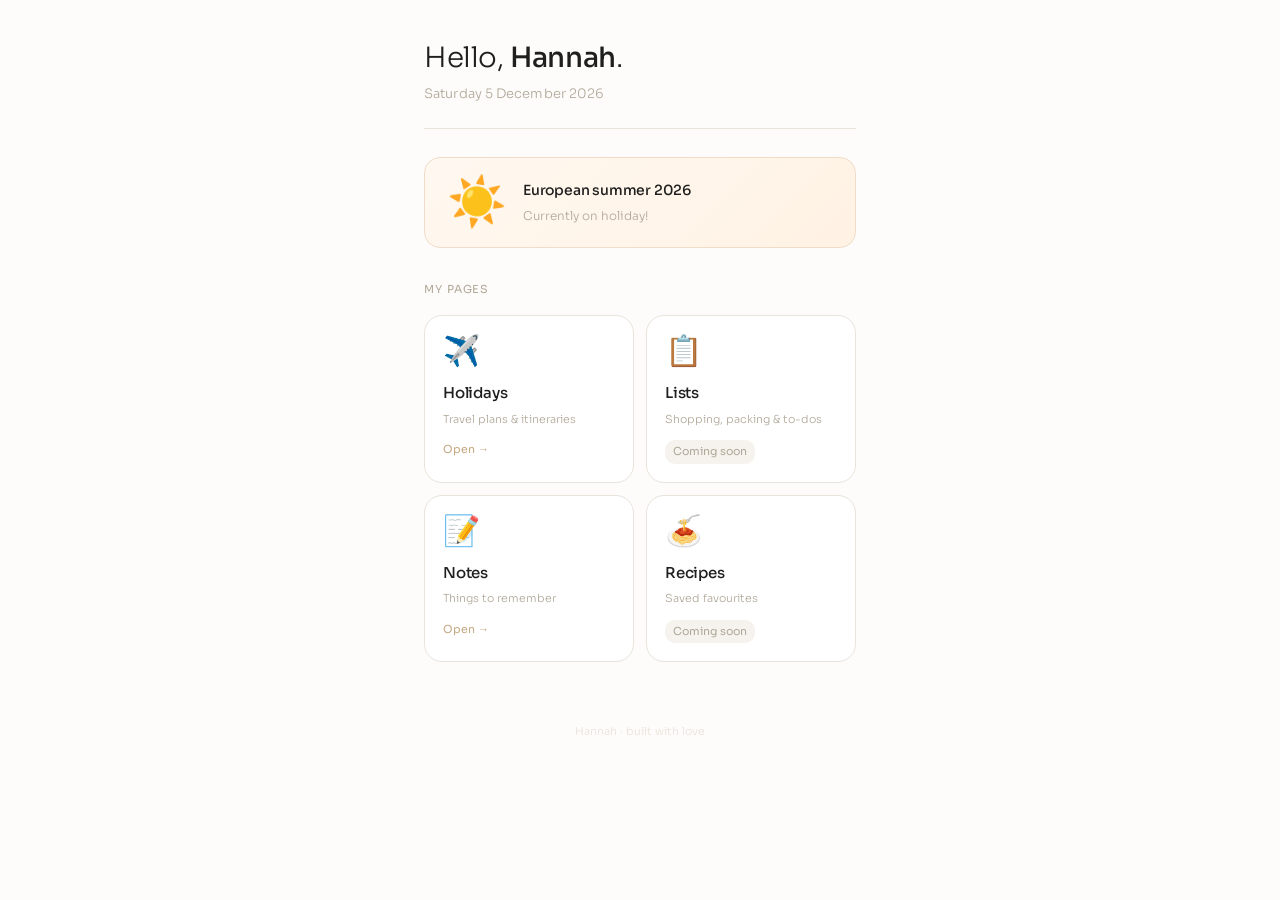
==== index.html @ 737104ac "Add files via upload" ====
<!DOCTYPE html>
<html lang="en">
<head>
  <meta charset="UTF-8">
  <meta name="viewport" content="width=device-width, initial-scale=1.0, viewport-fit=cover">
  <title>Hannah</title>
  <link rel="preconnect" href="https://fonts.googleapis.com">
  <link href="https://fonts.googleapis.com/css2?family=Sora:wght@300;400;500&family=DM+Sans:opsz,wght@9..40,300;9..40,400;9..40,500&display=swap" rel="stylesheet">
  <link rel="manifest" href="/manifest.json">
  <meta name="apple-mobile-web-app-capable" content="yes">
  <meta name="apple-mobile-web-app-status-bar-style" content="default">
  <meta name="apple-mobile-web-app-title" content="Hannah">
  <meta name="theme-color" content="#FDFCFA">
  <link rel="stylesheet" href="style.css">
  <style>
    /* Home page hides the nav bar — it IS the home */
    .site-nav { display: none; }
    body { padding-top: env(safe-area-inset-top, 24px); }

    .home-header {
      padding: 40px 24px 28px;
      max-width: 480px;
      margin: 0 auto;
      animation: fadeUp 0.7s ease both;
    }

    .greeting {
      font-family: var(--font-heading);
      font-weight: 300;
      font-size: 28px;
      color: var(--title);
      letter-spacing: -0.4px;
      line-height: 1.3;
    }
    .greeting-name { font-weight: 500; }

    .home-date {
      font-family: var(--font-heading);
      font-size: 13px;
      font-weight: 300;
      color: var(--subtitle);
      margin-top: 6px;
      letter-spacing: 0.1px;
    }

    .home-divider {
      height: 1px;
      background: var(--divider);
      margin: 22px 0 0;
    }

    /* ---- Section grid ---- */
    .sections-wrap {
      max-width: 480px;
      margin: 0 auto;
      padding: 28px 24px 60px;
    }

    .sections-label {
      font-family: var(--font-heading);
      font-size: 11px;
      font-weight: 400;
      color: var(--subtitle);
      text-transform: uppercase;
      letter-spacing: 0.9px;
      margin-bottom: 16px;
    }

    .sections-grid {
      display: grid;
      grid-template-columns: 1fr 1fr;
      gap: 12px;
    }

    .section-tile {
      background: #fff;
      border: 1px solid var(--divider);
      border-radius: 18px;
      padding: 20px 18px 18px;
      text-decoration: none;
      display: block;
      animation: fadeUp 0.6s ease both;
      transition: transform 0.15s ease, box-shadow 0.15s ease;
      -webkit-tap-highlight-color: transparent;
      cursor: pointer;
    }

    .section-tile:active {
      transform: scale(0.96);
      box-shadow: 0 2px 12px rgba(0,0,0,0.06);
    }

    .section-tile.coming-soon {
      opacity: 0.45;
      pointer-events: none;
    }

    .tile-icon {
      font-size: 30px;
      line-height: 1;
      margin-bottom: 14px;
      display: block;
    }

    .tile-title {
      font-family: var(--font-heading);
      font-size: 15px;
      font-weight: 500;
      color: var(--title);
      letter-spacing: -0.2px;
      margin-bottom: 4px;
    }

    .tile-desc {
      font-family: var(--font-heading);
      font-size: 11px;
      font-weight: 300;
      color: var(--subtitle);
      line-height: 1.55;
    }

    .tile-action {
      display: inline-block;
      margin-top: 12px;
      font-family: var(--font-heading);
      font-size: 11px;
      font-weight: 400;
    }

    .tile-action.open { color: var(--accent-warm); }

    .tile-action.soon {
      color: var(--subtitle);
      background: var(--callout-bg);
      padding: 2px 8px;
      border-radius: 10px;
    }

    /* ---- Countdown ---- */
    .countdown-wrap {
      max-width: 480px;
      margin: 0 auto;
      padding: 0 24px 4px;
      animation: fadeUp 0.6s ease 0.1s both;
    }

    .countdown-card {
      background: linear-gradient(135deg, #FFF8F0, #FFF2E4);
      border: 1px solid #F0DCC8;
      border-radius: 16px;
      padding: 20px 22px;
      display: flex;
      align-items: center;
      gap: 18px;
      text-decoration: none;
      -webkit-tap-highlight-color: transparent;
      transition: transform 0.15s ease;
    }
    .countdown-card:active { transform: scale(0.97); }

    .countdown-number {
      font-family: var(--font-heading);
      font-size: 48px;
      font-weight: 500;
      color: var(--accent-warm);
      letter-spacing: -2px;
      line-height: 1;
      flex-shrink: 0;
    }

    .countdown-info { flex: 1; }

    .countdown-title {
      font-family: var(--font-heading);
      font-size: 14px;
      font-weight: 500;
      color: var(--title);
      letter-spacing: -0.2px;
      margin-bottom: 3px;
    }

    .countdown-sub {
      font-family: var(--font-heading);
      font-size: 12px;
      font-weight: 300;
      color: var(--subtitle);
    }

    /* Home footer */
    .home-footer {
      max-width: 480px;
      margin: 0 auto;
      padding: 0 24px 40px;
      font-family: var(--font-heading);
      font-size: 11px;
      font-weight: 300;
      color: var(--divider);
      text-align: center;
    }
  </style>
</head>
<body>

<!-- Site nav hidden on home — kept in DOM for consistency -->
<nav class="site-nav"></nav>

<!-- Header -->
<div class="home-header">
  <div class="greeting">Hello, <span class="greeting-name">Hannah</span>.</div>
  <div class="home-date" id="home-date"></div>
  <div class="home-divider"></div>
</div>

<!-- Countdown -->
<div class="countdown-wrap">
  <a class="countdown-card" href="holidays.html">
    <div class="countdown-number" id="countdown-days">—</div>
    <div class="countdown-info">
      <div class="countdown-title">European summer 2026</div>
      <div class="countdown-sub" id="countdown-sub">departing 14 June</div>
    </div>
  </a>
</div>

<!-- Section tiles -->
<div class="sections-wrap">
  <div class="sections-label">My pages</div>
  <div class="sections-grid">

    <a class="section-tile" href="holidays.html" style="animation-delay:0.05s">
      <span class="tile-icon">✈️</span>
      <div class="tile-title">Holidays</div>
      <div class="tile-desc">Travel plans &amp; itineraries</div>
      <div class="tile-action open">Open →</div>
    </a>

    <div class="section-tile coming-soon" style="animation-delay:0.1s">
      <span class="tile-icon">📋</span>
      <div class="tile-title">Lists</div>
      <div class="tile-desc">Shopping, packing &amp; to-dos</div>
      <div class="tile-action soon">Coming soon</div>
    </div>

    <a class="section-tile" href="notes.html" style="animation-delay:0.15s">
      <span class="tile-icon">📝</span>
      <div class="tile-title">Notes</div>
      <div class="tile-desc">Things to remember</div>
      <div class="tile-action open">Open →</div>
    </a>

    <div class="section-tile coming-soon" style="animation-delay:0.2s">
      <span class="tile-icon">🍝</span>
      <div class="tile-title">Recipes</div>
      <div class="tile-desc">Saved favourites</div>
      <div class="tile-action soon">Coming soon</div>
    </div>

  </div>
</div>

<div class="home-footer">Hannah · built with love</div>

<script>
  const now = new Date();

  // Date
  document.getElementById('home-date').textContent = now.toLocaleDateString('en-GB', {
    weekday: 'long', day: 'numeric', month: 'long', year: 'numeric'
  });

  // Countdown
  const depart = new Date('2026-06-14');
  const days = Math.ceil((depart - now) / 86400000);
  const daysEl = document.getElementById('countdown-days');
  const subEl = document.getElementById('countdown-sub');
  if (days > 0) {
    daysEl.textContent = days;
    subEl.textContent = `day${days === 1 ? '' : 's'} to go · departing 14 June`;
  } else if (days === 0) {
    daysEl.textContent = '✈️';
    subEl.textContent = 'Today\'s the day — bon voyage!';
  } else {
    daysEl.textContent = '☀️';
    subEl.textContent = 'Currently on holiday!';
  }

  // Service worker
  if ('serviceWorker' in navigator) {
    navigator.serviceWorker.register('/sw.js').catch(() => {});
  }
</script>

</body>
</html>
---- style.css ----
/* =============================================
   Shared design tokens & layout — Hannah's site
   ============================================= */

:root {
  --bg: #FDFCFA;
  --title: #1F1F1F;
  --body: #6A6560;
  --subtitle: #B0A898;
  --divider: #E8E3DB;
  --callout-bg: #F6F3EE;
  --callout-text: #5A5550;
  --accent-warm: #C4A882;
  --badge-booked: #7BA38E;
  --badge-booked-bg: #EEF5F0;
  --badge-action: #C4884A;
  --badge-action-bg: #FBF3EB;
  --font-heading: 'Sora', 'Calibri Light', sans-serif;
  --font-body: 'DM Sans', 'Calibri', sans-serif;
  --nav-height: 48px;
}

* { margin: 0; padding: 0; box-sizing: border-box; }
html { scroll-behavior: smooth; }

body {
  font-family: var(--font-body);
  font-weight: 300;
  font-size: 15px;
  color: var(--body);
  background: var(--bg);
  line-height: 1.78;
  -webkit-font-smoothing: antialiased;
  /* Push content below fixed nav + iPhone notch */
  padding-top: calc(var(--nav-height) + env(safe-area-inset-top, 0px));
  padding-bottom: env(safe-area-inset-bottom, 0px);
}

/* ---- SITE NAV BAR (fixed, top of every page) ---- */
.site-nav {
  position: fixed;
  top: env(safe-area-inset-top, 0px);
  left: 0;
  right: 0;
  z-index: 300;
  height: var(--nav-height);
  background: rgba(253, 252, 250, 0.95);
  backdrop-filter: blur(14px);
  -webkit-backdrop-filter: blur(14px);
  border-bottom: 1px solid var(--divider);
  display: flex;
  align-items: center;
  padding: 0 20px;
  gap: 8px;
}

.site-nav-back {
  font-family: var(--font-heading);
  font-size: 14px;
  font-weight: 400;
  color: var(--accent-warm);
  text-decoration: none;
  display: flex;
  align-items: center;
  gap: 4px;
  padding: 8px 8px 8px 0;
  flex-shrink: 0;
}

.site-nav-back svg {
  width: 9px;
  height: 15px;
  stroke: var(--accent-warm);
  fill: none;
  stroke-width: 2;
  stroke-linecap: round;
  stroke-linejoin: round;
}

.site-nav-title {
  font-family: var(--font-heading);
  font-size: 14px;
  font-weight: 500;
  color: var(--title);
  flex: 1;
  text-align: center;
  padding-right: 60px; /* optical centre accounting for back link width */
}

/* ---- ANIMATIONS ---- */
@keyframes fadeUp {
  from { opacity: 0; transform: translateY(14px); }
  to   { opacity: 1; transform: translateY(0); }
}
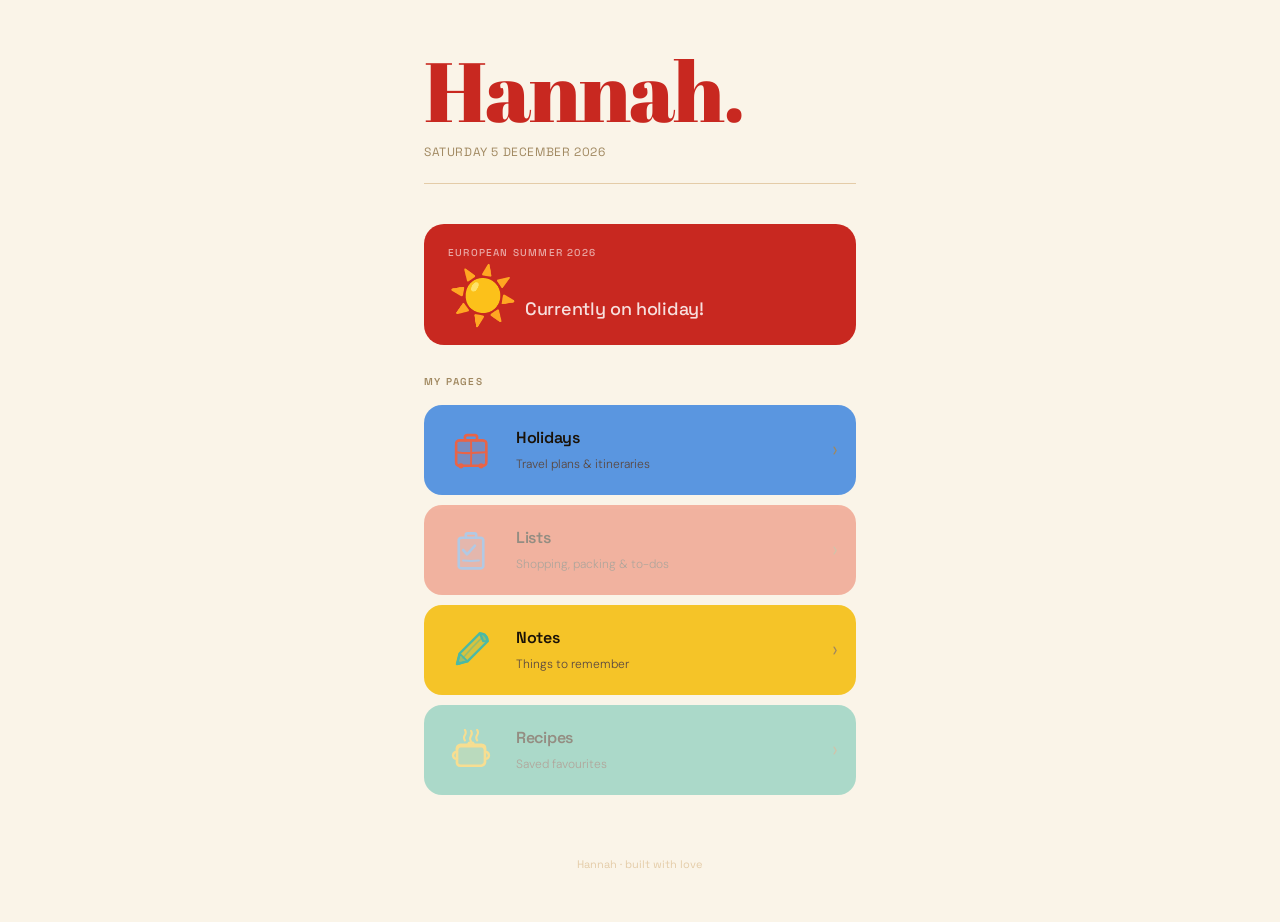
==== commit e9d1ffb8: "Add files via upload" ====
--- a/index.html
+++ b/index.html
@@ -5,195 +5,190 @@
   <meta name="viewport" content="width=device-width, initial-scale=1.0, viewport-fit=cover">
   <title>Hannah</title>
   <link rel="preconnect" href="https://fonts.googleapis.com">
-  <link href="https://fonts.googleapis.com/css2?family=Sora:wght@300;400;500&family=DM+Sans:opsz,wght@9..40,300;9..40,400;9..40,500&display=swap" rel="stylesheet">
+  <link href="https://fonts.googleapis.com/css2?family=Abril+Fatface&family=Space+Grotesk:wght@400;500;600;700&family=DM+Sans:opsz,wght@9..40,300;9..40,400&display=swap" rel="stylesheet">
   <link rel="manifest" href="/manifest.json">
   <meta name="apple-mobile-web-app-capable" content="yes">
   <meta name="apple-mobile-web-app-status-bar-style" content="default">
   <meta name="apple-mobile-web-app-title" content="Hannah">
-  <meta name="theme-color" content="#FDFCFA">
+  <meta name="theme-color" content="#FAF4E8">
   <link rel="stylesheet" href="style.css">
   <style>
-    /* Home page hides the nav bar — it IS the home */
     .site-nav { display: none; }
-    body { padding-top: env(safe-area-inset-top, 24px); }
-
+    body { padding-top: env(safe-area-inset-top, 0px); }
+
+    /* ---- Header ---- */
     .home-header {
-      padding: 40px 24px 28px;
+      padding: 52px 24px 20px;
       max-width: 480px;
       margin: 0 auto;
-      animation: fadeUp 0.7s ease both;
-    }
-
-    .greeting {
-      font-family: var(--font-heading);
-      font-weight: 300;
-      font-size: 28px;
-      color: var(--title);
-      letter-spacing: -0.4px;
-      line-height: 1.3;
-    }
-    .greeting-name { font-weight: 500; }
+      animation: fadeUp 0.6s ease both;
+    }
+
+    .greeting-name {
+      font-family: 'Abril Fatface', serif;
+      font-weight: 400;
+      font-size: 84px;
+      color: var(--accent-warm);
+      letter-spacing: -2px;
+      line-height: 0.9;
+      margin-bottom: 14px;
+    }
 
     .home-date {
       font-family: var(--font-heading);
-      font-size: 13px;
-      font-weight: 300;
+      font-size: 12px;
+      font-weight: 400;
       color: var(--subtitle);
-      margin-top: 6px;
-      letter-spacing: 0.1px;
+      letter-spacing: 0.6px;
+      text-transform: uppercase;
     }
 
     .home-divider {
       height: 1px;
       background: var(--divider);
-      margin: 22px 0 0;
-    }
-
-    /* ---- Section grid ---- */
+      margin: 20px 0 0;
+    }
+
+    /* ---- Countdown ---- */
+    .countdown-wrap {
+      max-width: 480px;
+      margin: 0 auto;
+      padding: 20px 24px 0;
+      animation: fadeUp 0.6s ease 0.08s both;
+    }
+
+    .countdown-card {
+      background: var(--accent-warm);
+      border-radius: 20px;
+      padding: 20px 24px;
+      text-decoration: none;
+      -webkit-tap-highlight-color: transparent;
+      transition: transform 0.15s ease;
+      display: block;
+    }
+    .countdown-card:active { transform: scale(0.97); }
+
+    .countdown-label {
+      font-family: var(--font-heading);
+      font-size: 10px;
+      font-weight: 500;
+      color: rgba(255,255,255,0.6);
+      text-transform: uppercase;
+      letter-spacing: 1.2px;
+      margin-bottom: 6px;
+    }
+
+    .countdown-main {
+      display: flex;
+      align-items: baseline;
+      gap: 10px;
+      flex-wrap: wrap;
+    }
+
+    .countdown-number {
+      font-family: 'Space Grotesk', sans-serif;
+      font-weight: 700;
+      font-size: 56px;
+      color: #fff;
+      letter-spacing: -3px;
+      line-height: 1;
+    }
+
+    .countdown-unit {
+      font-family: 'Space Grotesk', sans-serif;
+      font-weight: 500;
+      font-size: 18px;
+      color: rgba(255,255,255,0.85);
+      letter-spacing: -0.3px;
+    }
+
+    /* ---- Pages section ---- */
     .sections-wrap {
       max-width: 480px;
       margin: 0 auto;
       padding: 28px 24px 60px;
+      animation: fadeUp 0.6s ease 0.14s both;
     }
 
     .sections-label {
       font-family: var(--font-heading);
-      font-size: 11px;
-      font-weight: 400;
+      font-size: 10px;
+      font-weight: 600;
       color: var(--subtitle);
       text-transform: uppercase;
-      letter-spacing: 0.9px;
-      margin-bottom: 16px;
-    }
-
-    .sections-grid {
-      display: grid;
-      grid-template-columns: 1fr 1fr;
-      gap: 12px;
-    }
-
+      letter-spacing: 1.4px;
+      margin-bottom: 14px;
+    }
+
+    .sections-list {
+      display: flex;
+      flex-direction: column;
+      gap: 10px;
+    }
+
+    /* ---- Tile (horizontal) ---- */
     .section-tile {
-      background: #fff;
-      border: 1px solid var(--divider);
       border-radius: 18px;
-      padding: 20px 18px 18px;
+      padding: 16px 18px;
       text-decoration: none;
-      display: block;
-      animation: fadeUp 0.6s ease both;
-      transition: transform 0.15s ease, box-shadow 0.15s ease;
+      display: flex;
+      align-items: center;
+      gap: 16px;
+      transition: transform 0.12s ease;
       -webkit-tap-highlight-color: transparent;
-      cursor: pointer;
-    }
-
-    .section-tile:active {
-      transform: scale(0.96);
-      box-shadow: 0 2px 12px rgba(0,0,0,0.06);
-    }
-
+    }
+    .section-tile:active { transform: scale(0.97); }
     .section-tile.coming-soon {
       opacity: 0.45;
       pointer-events: none;
     }
 
-    .tile-icon {
-      font-size: 30px;
-      line-height: 1;
-      margin-bottom: 14px;
-      display: block;
-    }
+    .tile-icon-wrap {
+      width: 58px;
+      height: 58px;
+      display: flex;
+      align-items: center;
+      justify-content: center;
+      flex-shrink: 0;
+    }
+
+    .tile-content { flex: 1; min-width: 0; }
 
     .tile-title {
       font-family: var(--font-heading);
-      font-size: 15px;
-      font-weight: 500;
+      font-size: 16px;
+      font-weight: 600;
       color: var(--title);
-      letter-spacing: -0.2px;
-      margin-bottom: 4px;
+      letter-spacing: -0.3px;
+      margin-bottom: 2px;
     }
 
     .tile-desc {
-      font-family: var(--font-heading);
-      font-size: 11px;
+      font-family: var(--font-body);
+      font-size: 12px;
+      font-weight: 300;
+      color: var(--body);
+      white-space: nowrap;
+      overflow: hidden;
+      text-overflow: ellipsis;
+    }
+
+    .tile-chevron {
+      font-size: 22px;
       font-weight: 300;
       color: var(--subtitle);
-      line-height: 1.55;
-    }
-
-    .tile-action {
-      display: inline-block;
-      margin-top: 12px;
-      font-family: var(--font-heading);
-      font-size: 11px;
-      font-weight: 400;
-    }
-
-    .tile-action.open { color: var(--accent-warm); }
-
-    .tile-action.soon {
-      color: var(--subtitle);
-      background: var(--callout-bg);
-      padding: 2px 8px;
-      border-radius: 10px;
-    }
-
-    /* ---- Countdown ---- */
-    .countdown-wrap {
-      max-width: 480px;
-      margin: 0 auto;
-      padding: 0 24px 4px;
-      animation: fadeUp 0.6s ease 0.1s both;
-    }
-
-    .countdown-card {
-      background: linear-gradient(135deg, #FFF8F0, #FFF2E4);
-      border: 1px solid #F0DCC8;
-      border-radius: 16px;
-      padding: 20px 22px;
-      display: flex;
-      align-items: center;
-      gap: 18px;
-      text-decoration: none;
-      -webkit-tap-highlight-color: transparent;
-      transition: transform 0.15s ease;
-    }
-    .countdown-card:active { transform: scale(0.97); }
-
-    .countdown-number {
-      font-family: var(--font-heading);
-      font-size: 48px;
-      font-weight: 500;
-      color: var(--accent-warm);
-      letter-spacing: -2px;
+      flex-shrink: 0;
       line-height: 1;
-      flex-shrink: 0;
-    }
-
-    .countdown-info { flex: 1; }
-
-    .countdown-title {
-      font-family: var(--font-heading);
-      font-size: 14px;
-      font-weight: 500;
-      color: var(--title);
-      letter-spacing: -0.2px;
-      margin-bottom: 3px;
-    }
-
-    .countdown-sub {
-      font-family: var(--font-heading);
-      font-size: 12px;
-      font-weight: 300;
-      color: var(--subtitle);
-    }
-
-    /* Home footer */
+    }
+
+    /* ---- Footer ---- */
     .home-footer {
       max-width: 480px;
       margin: 0 auto;
-      padding: 0 24px 40px;
+      padding: 0 24px 48px;
       font-family: var(--font-heading);
       font-size: 11px;
-      font-weight: 300;
+      font-weight: 400;
       color: var(--divider);
       text-align: center;
     }
@@ -201,12 +196,11 @@
 </head>
 <body>
 
-<!-- Site nav hidden on home — kept in DOM for consistency -->
 <nav class="site-nav"></nav>
 
 <!-- Header -->
 <div class="home-header">
-  <div class="greeting">Hello, <span class="greeting-name">Hannah</span>.</div>
+  <div class="greeting-name">Hannah.</div>
   <div class="home-date" id="home-date"></div>
   <div class="home-divider"></div>
 </div>
@@ -214,45 +208,103 @@
 <!-- Countdown -->
 <div class="countdown-wrap">
   <a class="countdown-card" href="holidays.html">
-    <div class="countdown-number" id="countdown-days">—</div>
-    <div class="countdown-info">
-      <div class="countdown-title">European summer 2026</div>
-      <div class="countdown-sub" id="countdown-sub">departing 14 June</div>
+    <div class="countdown-label">European summer 2026</div>
+    <div class="countdown-main">
+      <span class="countdown-number" id="countdown-number">—</span>
+      <span class="countdown-unit" id="countdown-unit"></span>
     </div>
   </a>
 </div>
 
-<!-- Section tiles -->
+<!-- Pages -->
 <div class="sections-wrap">
   <div class="sections-label">My pages</div>
-  <div class="sections-grid">
-
-    <a class="section-tile" href="holidays.html" style="animation-delay:0.05s">
-      <span class="tile-icon">✈️</span>
-      <div class="tile-title">Holidays</div>
-      <div class="tile-desc">Travel plans &amp; itineraries</div>
-      <div class="tile-action open">Open →</div>
+  <div class="sections-list">
+
+    <a class="section-tile" href="holidays.html" style="background:#5A96E0;">
+      <div class="tile-icon-wrap">
+        <!-- suitcase sketchy -->
+        <svg width="42" height="42" viewBox="0 0 48 48" fill="none" xmlns="http://www.w3.org/2000/svg">
+          <path d="M7 18 Q6.5 13 11 13 L37 13 Q42 13 41.5 18 L41.5 37 Q42 42 37 42 L11 42 Q6.5 42 7 37 Z" fill="#E86448" fill-opacity="0.2" stroke="#E86448" stroke-width="3" stroke-linejoin="round"/>
+          <path d="M17.5 13 L17 9.5 Q17 7 20 7 L28 7 Q31 7 31 9.5 L30.5 13" stroke="#E86448" stroke-width="3" fill="none" stroke-linecap="round" stroke-linejoin="round"/>
+          <path d="M7 26.5 Q18 28 24 27.5 Q33 27 41.5 26.5" stroke="#E86448" stroke-width="2.4" stroke-linecap="round"/>
+          <path d="M24 13 Q24.5 27.5 24 42" stroke="#E86448" stroke-width="2.2" stroke-linecap="round"/>
+          <circle cx="12.5" cy="42" r="3" fill="#E86448"/>
+          <circle cx="35.5" cy="42" r="3" fill="#E86448"/>
+        </svg>
+      </div>
+      <div class="tile-content">
+        <div class="tile-title">Holidays</div>
+        <div class="tile-desc">Travel plans &amp; itineraries</div>
+      </div>
+      <div class="tile-chevron">›</div>
     </a>
 
-    <div class="section-tile coming-soon" style="animation-delay:0.1s">
-      <span class="tile-icon">📋</span>
-      <div class="tile-title">Lists</div>
-      <div class="tile-desc">Shopping, packing &amp; to-dos</div>
-      <div class="tile-action soon">Coming soon</div>
+    <div class="section-tile coming-soon" style="background:#E86448;">
+      <div class="tile-icon-wrap">
+        <!-- clipboard sketchy -->
+        <svg width="42" height="42" viewBox="0 0 48 48" fill="none" xmlns="http://www.w3.org/2000/svg">
+          <path d="M10 14 Q9.5 10 13.5 10 L34.5 10 Q38.5 10 38 14 L38 41 Q38.5 45 34.5 45 L13.5 45 Q9.5 45 10 41 Z" fill="#5A96E0" fill-opacity="0.2" stroke="#5A96E0" stroke-width="3" stroke-linejoin="round"/>
+          <path d="M18.5 10 L18 7 Q18 5 20 5 L28 5 Q30 5 30 7 L29.5 10" stroke="#5A96E0" stroke-width="3" fill="none" stroke-linecap="round" stroke-linejoin="round"/>
+          <polyline points="15,24 19.5,29 28.5,19" stroke="#5A96E0" stroke-width="3" stroke-linecap="round" stroke-linejoin="round" fill="none"/>
+          <path d="M15 36 Q24 37 33 36" stroke="#5A96E0" stroke-width="2.4" stroke-linecap="round"/>
+        </svg>
+      </div>
+      <div class="tile-content">
+        <div class="tile-title">Lists</div>
+        <div class="tile-desc">Shopping, packing &amp; to-dos</div>
+      </div>
+      <div class="tile-chevron">›</div>
     </div>
 
-    <a class="section-tile" href="notes.html" style="animation-delay:0.15s">
-      <span class="tile-icon">📝</span>
-      <div class="tile-title">Notes</div>
-      <div class="tile-desc">Things to remember</div>
-      <div class="tile-action open">Open →</div>
+    <a class="section-tile" href="notes.html" style="background:#F5C428;">
+      <div class="tile-icon-wrap">
+        <!-- pencil sketchy -->
+        <svg width="42" height="42" viewBox="0 0 48 48" fill="none" xmlns="http://www.w3.org/2000/svg">
+          <!-- eraser -->
+          <path d="M34 5 Q38 5 39.5 6.5 L41.5 8.5 Q43 10 43 14 L38 14 L34 5 Z" fill="#4CBAA4" fill-opacity="0.5" stroke="#4CBAA4" stroke-width="2.5" stroke-linejoin="round"/>
+          <!-- barrel -->
+          <path d="M34 5 L11 28 L8 40 L20 37 L43 14 Q43 10 39.5 6.5 Z" fill="#4CBAA4" fill-opacity="0.18" stroke="#4CBAA4" stroke-width="2.8" stroke-linejoin="round"/>
+          <!-- tip -->
+          <path d="M11 28 L8 40 L20 37 L15.5 32.5 Z" fill="#4CBAA4" fill-opacity="0.4" stroke="#4CBAA4" stroke-width="2" stroke-linejoin="round"/>
+          <!-- centre seam line -->
+          <path d="M37 9.5 Q24 22 15 33" stroke="#4CBAA4" stroke-width="1.8" stroke-linecap="round" opacity="0.45"/>
+          <!-- tip dot -->
+          <circle cx="10.5" cy="39" r="1.8" fill="#4CBAA4"/>
+        </svg>
+      </div>
+      <div class="tile-content">
+        <div class="tile-title">Notes</div>
+        <div class="tile-desc">Things to remember</div>
+      </div>
+      <div class="tile-chevron">›</div>
     </a>
 
-    <div class="section-tile coming-soon" style="animation-delay:0.2s">
-      <span class="tile-icon">🍝</span>
-      <div class="tile-title">Recipes</div>
-      <div class="tile-desc">Saved favourites</div>
-      <div class="tile-action soon">Coming soon</div>
+    <div class="section-tile coming-soon" style="background:#4CBAA4;">
+      <div class="tile-icon-wrap">
+        <!-- pot sketchy -->
+        <svg width="42" height="42" viewBox="0 0 48 48" fill="none" xmlns="http://www.w3.org/2000/svg">
+          <!-- steam lines -->
+          <path d="M17 13 Q15 10 17 7 Q19 4 17 1" stroke="#F5C428" stroke-width="2.4" stroke-linecap="round" fill="none"/>
+          <path d="M24 14 Q22 11 24 8 Q26 5 24 2" stroke="#F5C428" stroke-width="2.4" stroke-linecap="round" fill="none"/>
+          <path d="M31 13 Q29 10 31 7 Q33 4 31 1" stroke="#F5C428" stroke-width="2.4" stroke-linecap="round" fill="none"/>
+          <!-- pot body -->
+          <path d="M8 23 Q7.5 19 12 18 L36 18 Q40.5 18 40 23 L40 36 Q40.5 41 36 42 L12 42 Q7.5 42 8 37 Z" fill="#F5C428" fill-opacity="0.2" stroke="#F5C428" stroke-width="3" stroke-linejoin="round"/>
+          <!-- lid -->
+          <path d="M8 23 Q9 20 12 19.5 L36 19.5 Q39 20 40 23" stroke="#F5C428" stroke-width="3" stroke-linecap="round" fill="none"/>
+          <!-- lid knob -->
+          <path d="M21 18 Q21 15.5 24 15.5 Q27 15.5 27 18" stroke="#F5C428" stroke-width="2.8" stroke-linecap="round" fill="none"/>
+          <!-- left handle -->
+          <path d="M8 26 Q4 26 3.5 30 Q3.5 34 8 34" stroke="#F5C428" stroke-width="2.8" stroke-linecap="round" fill="none"/>
+          <!-- right handle -->
+          <path d="M40 26 Q44 26 44.5 30 Q44.5 34 40 34" stroke="#F5C428" stroke-width="2.8" stroke-linecap="round" fill="none"/>
+        </svg>
+      </div>
+      <div class="tile-content">
+        <div class="tile-title">Recipes</div>
+        <div class="tile-desc">Saved favourites</div>
+      </div>
+      <div class="tile-chevron">›</div>
     </div>
 
   </div>
@@ -263,28 +315,36 @@
 <script>
   const now = new Date();
 
-  // Date
   document.getElementById('home-date').textContent = now.toLocaleDateString('en-GB', {
     weekday: 'long', day: 'numeric', month: 'long', year: 'numeric'
-  });
-
-  // Countdown
+  }).toUpperCase();
+
   const depart = new Date('2026-06-14');
   const days = Math.ceil((depart - now) / 86400000);
-  const daysEl = document.getElementById('countdown-days');
-  const subEl = document.getElementById('countdown-sub');
+  const numEl = document.getElementById('countdown-number');
+  const unitEl = document.getElementById('countdown-unit');
+
   if (days > 0) {
-    daysEl.textContent = days;
-    subEl.textContent = `day${days === 1 ? '' : 's'} to go · departing 14 June`;
+    const weeks = Math.floor(days / 7);
+    const remainder = days % 7;
+    if (weeks > 0 && remainder > 0) {
+      numEl.textContent = weeks;
+      unitEl.textContent = `week${weeks !== 1 ? 's' : ''} and ${remainder} day${remainder !== 1 ? 's' : ''} to go`;
+    } else if (weeks > 0) {
+      numEl.textContent = weeks;
+      unitEl.textContent = `week${weeks !== 1 ? 's' : ''} to go`;
+    } else {
+      numEl.textContent = days;
+      unitEl.textContent = `day${days !== 1 ? 's' : ''} to go`;
+    }
   } else if (days === 0) {
-    daysEl.textContent = '✈️';
-    subEl.textContent = 'Today\'s the day — bon voyage!';
+    numEl.textContent = '✈️';
+    unitEl.textContent = 'Today\'s the day!';
   } else {
-    daysEl.textContent = '☀️';
-    subEl.textContent = 'Currently on holiday!';
+    numEl.textContent = '☀️';
+    unitEl.textContent = 'Currently on holiday!';
   }
 
-  // Service worker
   if ('serviceWorker' in navigator) {
     navigator.serviceWorker.register('/sw.js').catch(() => {});
   }
--- a/style.css
+++ b/style.css
@@ -3,20 +3,21 @@
    ============================================= */
 
 :root {
-  --bg: #FDFCFA;
-  --title: #1F1F1F;
-  --body: #6A6560;
-  --subtitle: #B0A898;
-  --divider: #E8E3DB;
-  --callout-bg: #F6F3EE;
-  --callout-text: #5A5550;
-  --accent-warm: #C4A882;
-  --badge-booked: #7BA38E;
-  --badge-booked-bg: #EEF5F0;
-  --badge-action: #C4884A;
-  --badge-action-bg: #FBF3EB;
-  --font-heading: 'Sora', 'Calibri Light', sans-serif;
+  --bg: #FAF4E8;
+  --title: #1A1208;
+  --body: #5A4840;
+  --subtitle: #A08860;
+  --divider: #E4CCA8;
+  --callout-bg: #F2E8D4;
+  --callout-text: #5A4438;
+  --accent-warm: #C82820;
+  --badge-booked: #3A7A50;
+  --badge-booked-bg: #D8F0E4;
+  --badge-action: #B07010;
+  --badge-action-bg: #FBF0D8;
+  --font-heading: 'Space Grotesk', 'Calibri', sans-serif;
   --font-body: 'DM Sans', 'Calibri', sans-serif;
+  --font-display: 'Space Grotesk', sans-serif;
   --nav-height: 48px;
 }
 
@@ -31,7 +32,6 @@
   background: var(--bg);
   line-height: 1.78;
   -webkit-font-smoothing: antialiased;
-  /* Push content below fixed nav + iPhone notch */
   padding-top: calc(var(--nav-height) + env(safe-area-inset-top, 0px));
   padding-bottom: env(safe-area-inset-bottom, 0px);
 }
@@ -44,7 +44,7 @@
   right: 0;
   z-index: 300;
   height: var(--nav-height);
-  background: rgba(253, 252, 250, 0.95);
+  background: rgba(250, 244, 232, 0.95);
   backdrop-filter: blur(14px);
   -webkit-backdrop-filter: blur(14px);
   border-bottom: 1px solid var(--divider);
@@ -84,7 +84,7 @@
   color: var(--title);
   flex: 1;
   text-align: center;
-  padding-right: 60px; /* optical centre accounting for back link width */
+  padding-right: 60px;
 }
 
 /* ---- ANIMATIONS ---- */
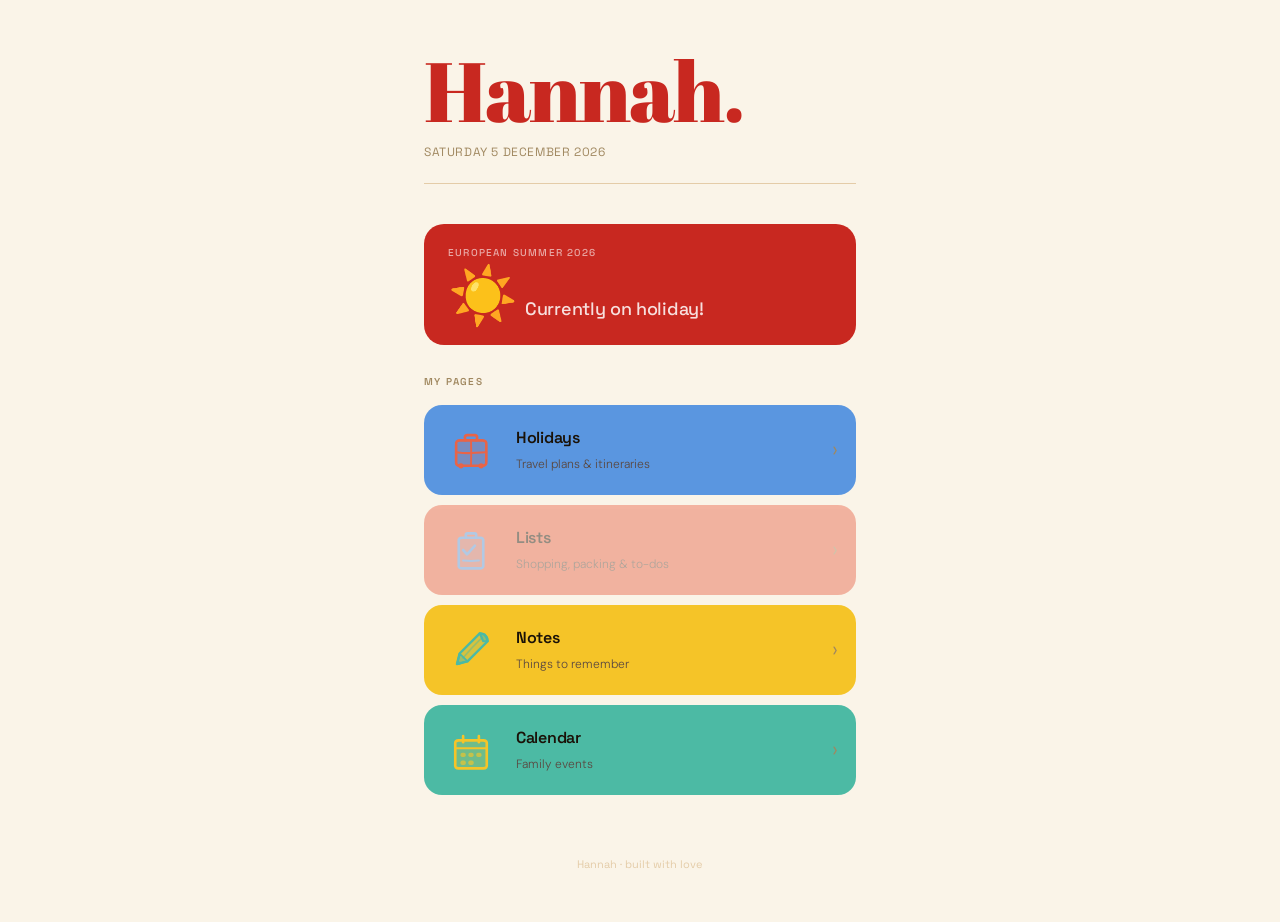
==== commit 92d99609: "Add files via upload" ====
--- a/index.html
+++ b/index.html
@@ -181,6 +181,76 @@
       line-height: 1;
     }
 
+    /* ---- Coming Up ---- */
+    .coming-up-wrap {
+      max-width: 480px;
+      margin: 0 auto;
+      padding: 20px 24px 0;
+      animation: fadeUp 0.6s ease 0.12s both;
+    }
+
+    .coming-up-label {
+      font-family: var(--font-heading);
+      font-size: 10px;
+      font-weight: 600;
+      color: var(--subtitle);
+      text-transform: uppercase;
+      letter-spacing: 1.4px;
+      margin-bottom: 10px;
+    }
+
+    .coming-up-card {
+      background: var(--callout-bg);
+      border-radius: 20px;
+      overflow: hidden;
+    }
+
+    .coming-up-row {
+      display: flex;
+      align-items: center;
+      padding: 11px 18px;
+      gap: 10px;
+    }
+    .coming-up-row + .coming-up-row {
+      border-top: 1px solid var(--divider);
+    }
+
+    .coming-up-dot {
+      width: 6px;
+      height: 6px;
+      border-radius: 50%;
+      background: #4CBAA4;
+      flex-shrink: 0;
+    }
+
+    .coming-up-name {
+      font-family: var(--font-heading);
+      font-size: 14px;
+      font-weight: 500;
+      color: var(--title);
+      flex: 1;
+      min-width: 0;
+      white-space: nowrap;
+      overflow: hidden;
+      text-overflow: ellipsis;
+    }
+
+    .coming-up-when {
+      font-family: var(--font-heading);
+      font-size: 12px;
+      font-weight: 400;
+      color: var(--subtitle);
+      flex-shrink: 0;
+    }
+
+    .coming-up-loading {
+      padding: 14px 18px;
+      font-family: var(--font-heading);
+      font-size: 13px;
+      font-weight: 300;
+      color: var(--subtitle);
+    }
+
     /* ---- Footer ---- */
     .home-footer {
       max-width: 480px;
@@ -214,6 +284,14 @@
       <span class="countdown-unit" id="countdown-unit"></span>
     </div>
   </a>
+</div>
+
+<!-- Coming Up -->
+<div class="coming-up-wrap" id="coming-up-wrap" style="display:none">
+  <div class="coming-up-label">Coming up</div>
+  <div class="coming-up-card" id="coming-up-card">
+    <div class="coming-up-loading">Loading…</div>
+  </div>
 </div>
 
 <!-- Pages -->
@@ -280,32 +358,27 @@
       <div class="tile-chevron">›</div>
     </a>
 
-    <div class="section-tile coming-soon" style="background:#4CBAA4;">
+    <a class="section-tile" href="calendar.html" style="background:#4CBAA4;">
       <div class="tile-icon-wrap">
-        <!-- pot sketchy -->
+        <!-- calendar sketchy -->
         <svg width="42" height="42" viewBox="0 0 48 48" fill="none" xmlns="http://www.w3.org/2000/svg">
-          <!-- steam lines -->
-          <path d="M17 13 Q15 10 17 7 Q19 4 17 1" stroke="#F5C428" stroke-width="2.4" stroke-linecap="round" fill="none"/>
-          <path d="M24 14 Q22 11 24 8 Q26 5 24 2" stroke="#F5C428" stroke-width="2.4" stroke-linecap="round" fill="none"/>
-          <path d="M31 13 Q29 10 31 7 Q33 4 31 1" stroke="#F5C428" stroke-width="2.4" stroke-linecap="round" fill="none"/>
-          <!-- pot body -->
-          <path d="M8 23 Q7.5 19 12 18 L36 18 Q40.5 18 40 23 L40 36 Q40.5 41 36 42 L12 42 Q7.5 42 8 37 Z" fill="#F5C428" fill-opacity="0.2" stroke="#F5C428" stroke-width="3" stroke-linejoin="round"/>
-          <!-- lid -->
-          <path d="M8 23 Q9 20 12 19.5 L36 19.5 Q39 20 40 23" stroke="#F5C428" stroke-width="3" stroke-linecap="round" fill="none"/>
-          <!-- lid knob -->
-          <path d="M21 18 Q21 15.5 24 15.5 Q27 15.5 27 18" stroke="#F5C428" stroke-width="2.8" stroke-linecap="round" fill="none"/>
-          <!-- left handle -->
-          <path d="M8 26 Q4 26 3.5 30 Q3.5 34 8 34" stroke="#F5C428" stroke-width="2.8" stroke-linecap="round" fill="none"/>
-          <!-- right handle -->
-          <path d="M40 26 Q44 26 44.5 30 Q44.5 34 40 34" stroke="#F5C428" stroke-width="2.8" stroke-linecap="round" fill="none"/>
+          <path d="M6 17 Q5.5 13 10 13 L38 13 Q42.5 13 42 17 L42 41 Q42.5 45 38 45 L10 45 Q5.5 45 6 41 Z" fill="#F5C428" fill-opacity="0.2" stroke="#F5C428" stroke-width="3" stroke-linejoin="round"/>
+          <path d="M6 22 L42 22" stroke="#F5C428" stroke-width="2.2" stroke-linecap="round"/>
+          <path d="M15 8 L15 15" stroke="#F5C428" stroke-width="3" stroke-linecap="round"/>
+          <path d="M33 8 L33 15" stroke="#F5C428" stroke-width="3" stroke-linecap="round"/>
+          <rect x="12" y="27" width="6" height="5" rx="2" fill="#F5C428" opacity="0.65"/>
+          <rect x="21" y="27" width="6" height="5" rx="2" fill="#F5C428" opacity="0.65"/>
+          <rect x="30" y="27" width="6" height="5" rx="2" fill="#F5C428" opacity="0.65"/>
+          <rect x="12" y="36" width="6" height="5" rx="2" fill="#F5C428" opacity="0.65"/>
+          <rect x="21" y="36" width="6" height="5" rx="2" fill="#F5C428" opacity="0.65"/>
         </svg>
       </div>
       <div class="tile-content">
-        <div class="tile-title">Recipes</div>
-        <div class="tile-desc">Saved favourites</div>
+        <div class="tile-title">Calendar</div>
+        <div class="tile-desc">Family events</div>
       </div>
       <div class="tile-chevron">›</div>
-    </div>
+    </a>
 
   </div>
 </div>
@@ -345,6 +418,48 @@
     unitEl.textContent = 'Currently on holiday!';
   }
 
+  // Coming Up widget
+  function escHtml(s) {
+    return String(s).replace(/&/g,'&amp;').replace(/</g,'&lt;').replace(/>/g,'&gt;');
+  }
+
+  function relativeTime(dateStr, isAllDay) {
+    const today = new Date();
+    today.setHours(0, 0, 0, 0);
+    let evDate;
+    if (isAllDay) {
+      const [y, m, d] = dateStr.split('-').map(Number);
+      evDate = new Date(y, m - 1, d);
+    } else {
+      const d = new Date(dateStr);
+      evDate = new Date(d.getFullYear(), d.getMonth(), d.getDate());
+    }
+    const diff = Math.round((evDate - today) / 86400000);
+    if (diff === 0) return 'today';
+    if (diff === 1) return 'tomorrow';
+    if (diff < 7) return `in ${diff} days`;
+    if (diff < 14) return 'next week';
+    return `in ${Math.round(diff / 7)} weeks`;
+  }
+
+  fetch('/api/calendar?max=5')
+    .then(r => r.json())
+    .then(data => {
+      if (data.error || !data.items?.length) return;
+      const card = document.getElementById('coming-up-card');
+      card.innerHTML = data.items.map(ev => {
+        const isAllDay = !!ev.start.date;
+        const dateStr = isAllDay ? ev.start.date : ev.start.dateTime;
+        return `<div class="coming-up-row">
+          <div class="coming-up-dot"></div>
+          <span class="coming-up-name">${escHtml(ev.summary || '(No title)')}</span>
+          <span class="coming-up-when">${relativeTime(dateStr, isAllDay)}</span>
+        </div>`;
+      }).join('');
+      document.getElementById('coming-up-wrap').style.display = 'block';
+    })
+    .catch(() => {});
+
   if ('serviceWorker' in navigator) {
     navigator.serviceWorker.register('/sw.js').catch(() => {});
   }
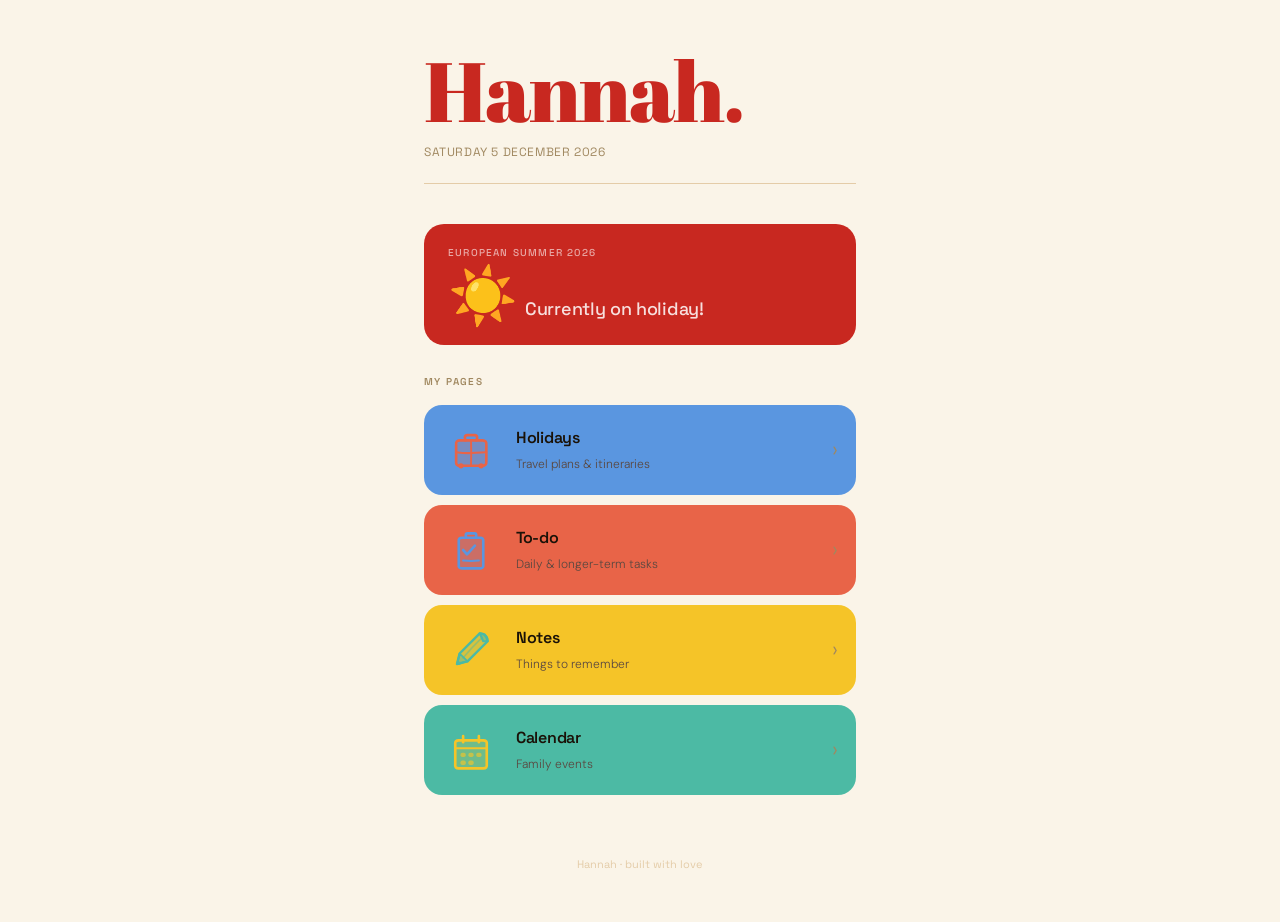
==== commit acdd60c9: "Add files via upload" ====
--- a/index.html
+++ b/index.html
@@ -318,7 +318,7 @@
       <div class="tile-chevron">›</div>
     </a>
 
-    <div class="section-tile coming-soon" style="background:#E86448;">
+    <a class="section-tile" href="todo.html" style="background:#E86448;">
       <div class="tile-icon-wrap">
         <!-- clipboard sketchy -->
         <svg width="42" height="42" viewBox="0 0 48 48" fill="none" xmlns="http://www.w3.org/2000/svg">
@@ -329,11 +329,11 @@
         </svg>
       </div>
       <div class="tile-content">
-        <div class="tile-title">Lists</div>
-        <div class="tile-desc">Shopping, packing &amp; to-dos</div>
+        <div class="tile-title">To-do</div>
+        <div class="tile-desc">Daily &amp; longer-term tasks</div>
       </div>
       <div class="tile-chevron">›</div>
-    </div>
+    </a>
 
     <a class="section-tile" href="notes.html" style="background:#F5C428;">
       <div class="tile-icon-wrap">
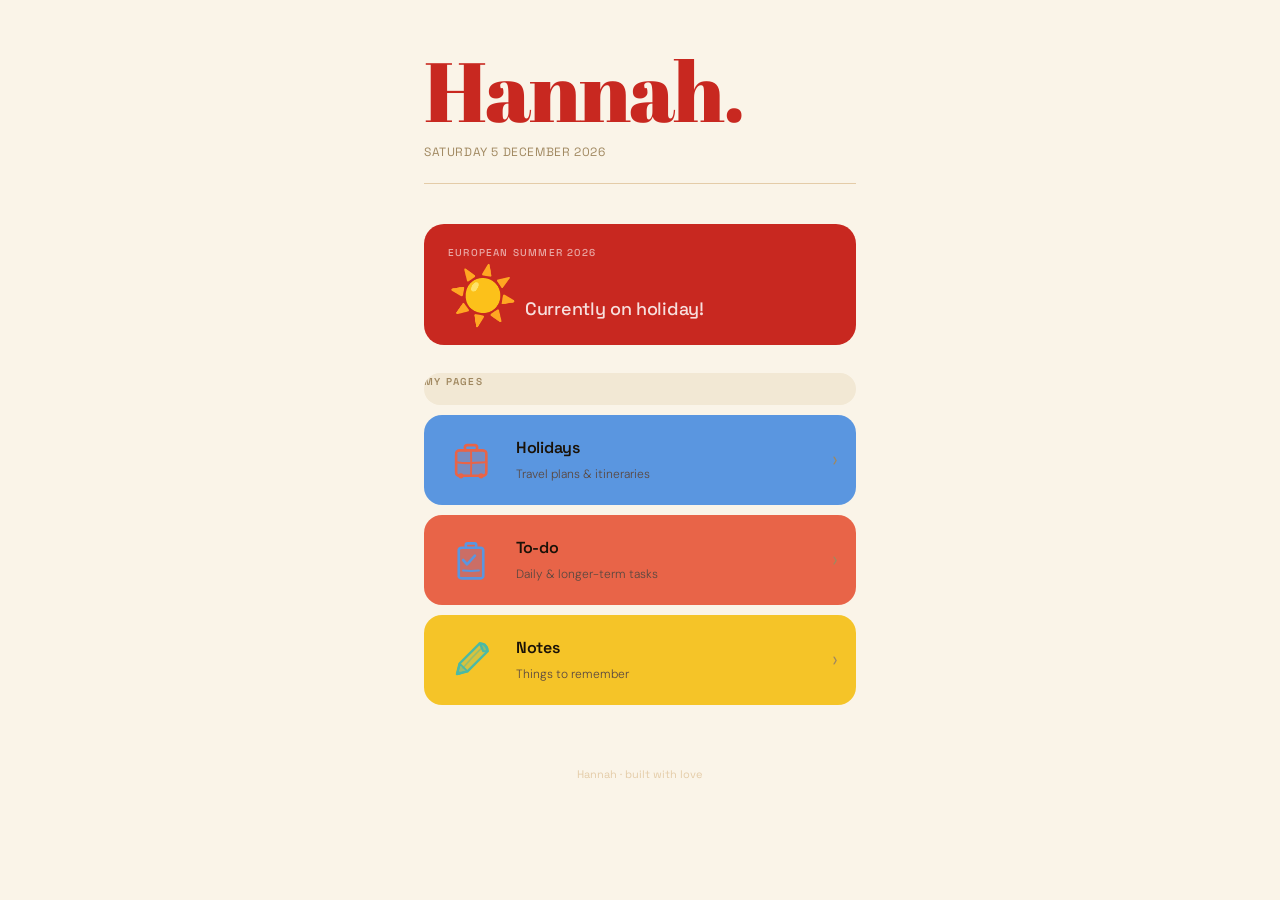
==== commit 7787042e: "Add files via upload" ====
--- a/index.html
+++ b/index.html
@@ -289,7 +289,7 @@
 <!-- Coming Up -->
 <div class="coming-up-wrap" id="coming-up-wrap" style="display:none">
   <div class="coming-up-label">Coming up</div>
-  <div class="coming-up-card" id="coming-up-card">
+  <a class="coming-up-card" id="coming-up-card" href="calendar.html" style="text-decoration:none;display:block;">
     <div class="coming-up-loading">Loading…</div>
   </div>
 </div>
@@ -358,27 +358,6 @@
       <div class="tile-chevron">›</div>
     </a>
 
-    <a class="section-tile" href="calendar.html" style="background:#4CBAA4;">
-      <div class="tile-icon-wrap">
-        <!-- calendar sketchy -->
-        <svg width="42" height="42" viewBox="0 0 48 48" fill="none" xmlns="http://www.w3.org/2000/svg">
-          <path d="M6 17 Q5.5 13 10 13 L38 13 Q42.5 13 42 17 L42 41 Q42.5 45 38 45 L10 45 Q5.5 45 6 41 Z" fill="#F5C428" fill-opacity="0.2" stroke="#F5C428" stroke-width="3" stroke-linejoin="round"/>
-          <path d="M6 22 L42 22" stroke="#F5C428" stroke-width="2.2" stroke-linecap="round"/>
-          <path d="M15 8 L15 15" stroke="#F5C428" stroke-width="3" stroke-linecap="round"/>
-          <path d="M33 8 L33 15" stroke="#F5C428" stroke-width="3" stroke-linecap="round"/>
-          <rect x="12" y="27" width="6" height="5" rx="2" fill="#F5C428" opacity="0.65"/>
-          <rect x="21" y="27" width="6" height="5" rx="2" fill="#F5C428" opacity="0.65"/>
-          <rect x="30" y="27" width="6" height="5" rx="2" fill="#F5C428" opacity="0.65"/>
-          <rect x="12" y="36" width="6" height="5" rx="2" fill="#F5C428" opacity="0.65"/>
-          <rect x="21" y="36" width="6" height="5" rx="2" fill="#F5C428" opacity="0.65"/>
-        </svg>
-      </div>
-      <div class="tile-content">
-        <div class="tile-title">Calendar</div>
-        <div class="tile-desc">Family events</div>
-      </div>
-      <div class="tile-chevron">›</div>
-    </a>
 
   </div>
 </div>
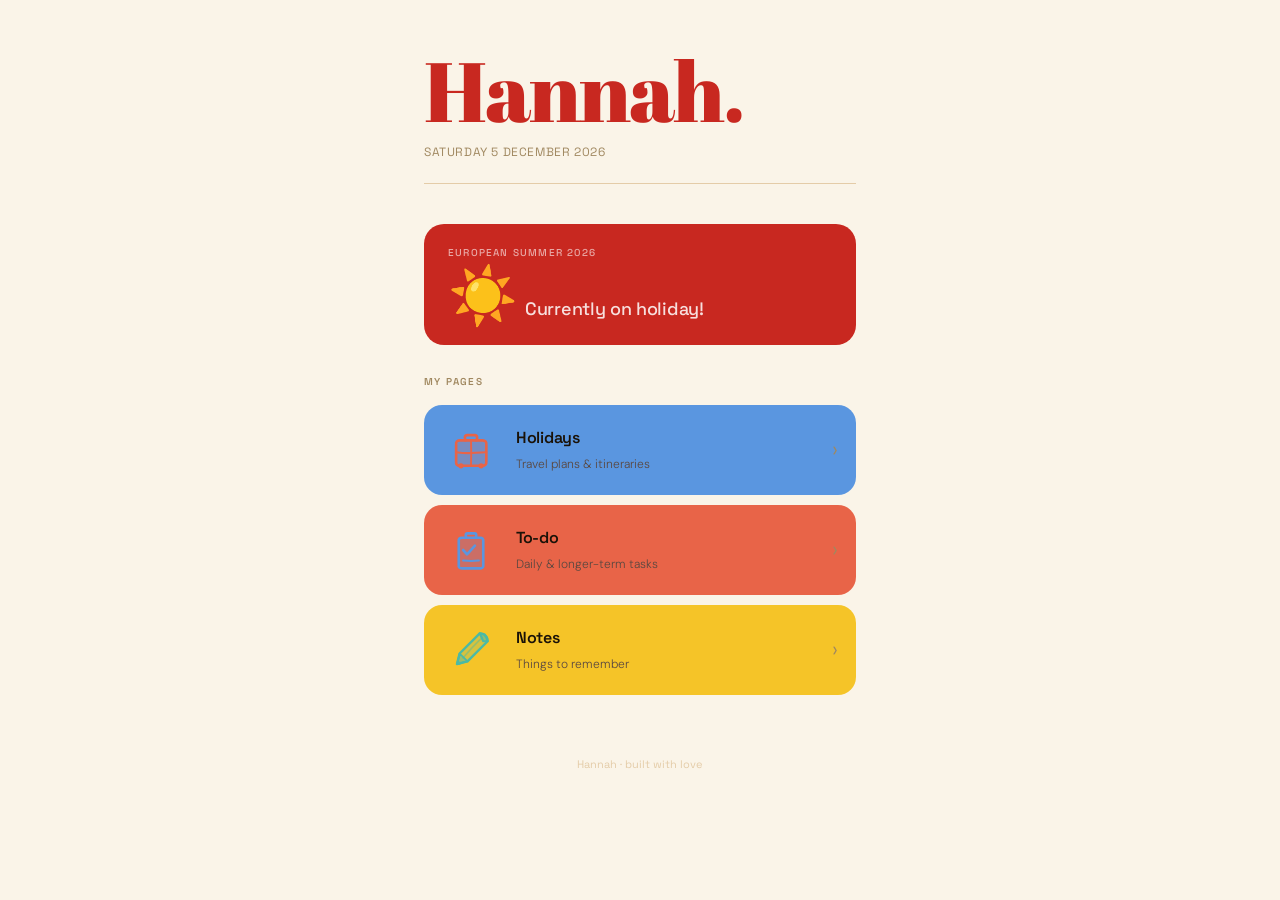
==== commit deead722: "Add files via upload" ====
--- a/index.html
+++ b/index.html
@@ -291,7 +291,7 @@
   <div class="coming-up-label">Coming up</div>
   <a class="coming-up-card" id="coming-up-card" href="calendar.html" style="text-decoration:none;display:block;">
     <div class="coming-up-loading">Loading…</div>
-  </div>
+  </a>
 </div>
 
 <!-- Pages -->
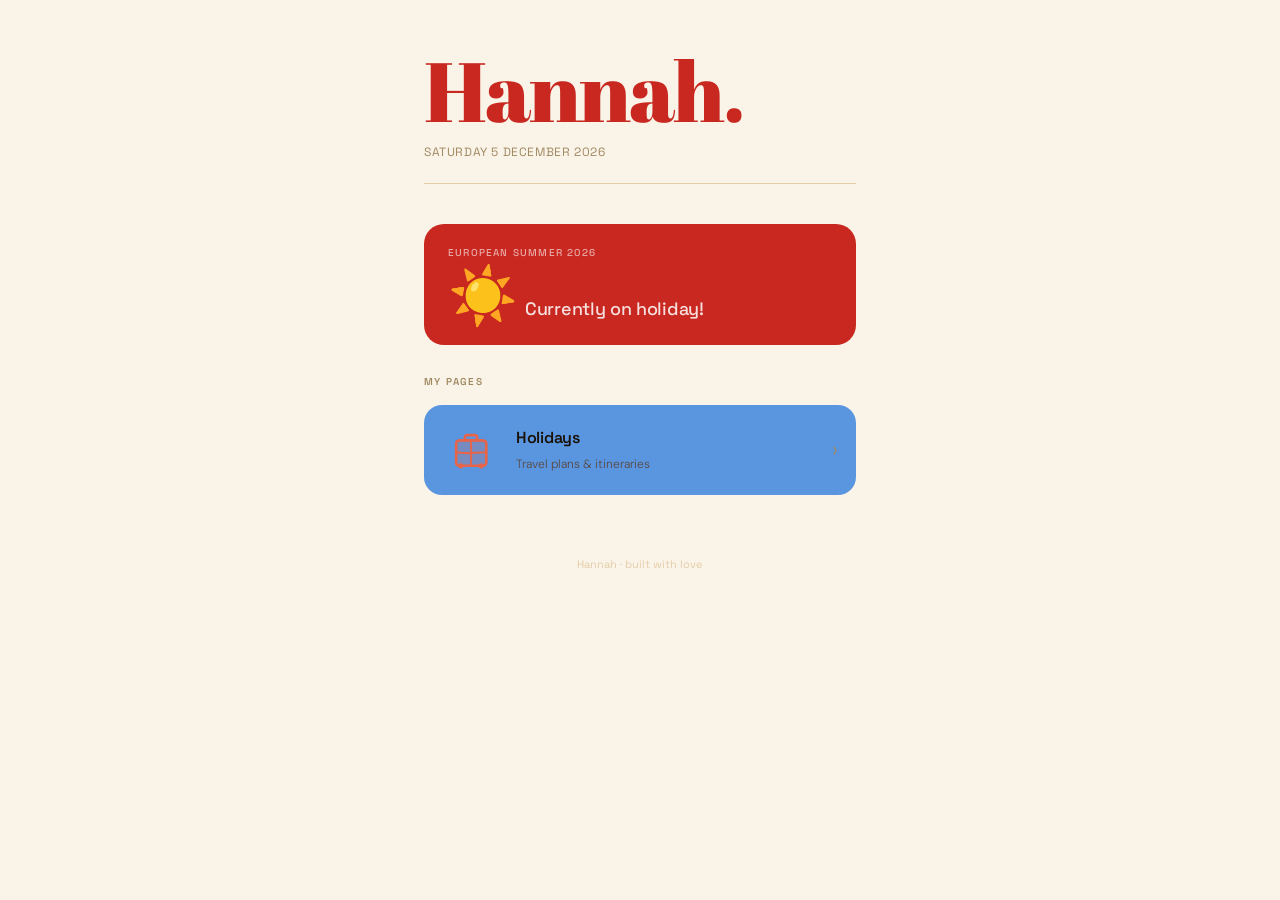
==== commit 059a7ffa: "Add files via upload" ====
--- a/index.html
+++ b/index.html
@@ -181,76 +181,6 @@
       line-height: 1;
     }
 
-    /* ---- Coming Up ---- */
-    .coming-up-wrap {
-      max-width: 480px;
-      margin: 0 auto;
-      padding: 20px 24px 0;
-      animation: fadeUp 0.6s ease 0.12s both;
-    }
-
-    .coming-up-label {
-      font-family: var(--font-heading);
-      font-size: 10px;
-      font-weight: 600;
-      color: var(--subtitle);
-      text-transform: uppercase;
-      letter-spacing: 1.4px;
-      margin-bottom: 10px;
-    }
-
-    .coming-up-card {
-      background: var(--callout-bg);
-      border-radius: 20px;
-      overflow: hidden;
-    }
-
-    .coming-up-row {
-      display: flex;
-      align-items: center;
-      padding: 11px 18px;
-      gap: 10px;
-    }
-    .coming-up-row + .coming-up-row {
-      border-top: 1px solid var(--divider);
-    }
-
-    .coming-up-dot {
-      width: 6px;
-      height: 6px;
-      border-radius: 50%;
-      background: #4CBAA4;
-      flex-shrink: 0;
-    }
-
-    .coming-up-name {
-      font-family: var(--font-heading);
-      font-size: 14px;
-      font-weight: 500;
-      color: var(--title);
-      flex: 1;
-      min-width: 0;
-      white-space: nowrap;
-      overflow: hidden;
-      text-overflow: ellipsis;
-    }
-
-    .coming-up-when {
-      font-family: var(--font-heading);
-      font-size: 12px;
-      font-weight: 400;
-      color: var(--subtitle);
-      flex-shrink: 0;
-    }
-
-    .coming-up-loading {
-      padding: 14px 18px;
-      font-family: var(--font-heading);
-      font-size: 13px;
-      font-weight: 300;
-      color: var(--subtitle);
-    }
-
     /* ---- Footer ---- */
     .home-footer {
       max-width: 480px;
@@ -283,14 +213,6 @@
       <span class="countdown-number" id="countdown-number">—</span>
       <span class="countdown-unit" id="countdown-unit"></span>
     </div>
-  </a>
-</div>
-
-<!-- Coming Up -->
-<div class="coming-up-wrap" id="coming-up-wrap" style="display:none">
-  <div class="coming-up-label">Coming up</div>
-  <a class="coming-up-card" id="coming-up-card" href="calendar.html" style="text-decoration:none;display:block;">
-    <div class="coming-up-loading">Loading…</div>
   </a>
 </div>
 
@@ -318,47 +240,6 @@
       <div class="tile-chevron">›</div>
     </a>
 
-    <a class="section-tile" href="todo.html" style="background:#E86448;">
-      <div class="tile-icon-wrap">
-        <!-- clipboard sketchy -->
-        <svg width="42" height="42" viewBox="0 0 48 48" fill="none" xmlns="http://www.w3.org/2000/svg">
-          <path d="M10 14 Q9.5 10 13.5 10 L34.5 10 Q38.5 10 38 14 L38 41 Q38.5 45 34.5 45 L13.5 45 Q9.5 45 10 41 Z" fill="#5A96E0" fill-opacity="0.2" stroke="#5A96E0" stroke-width="3" stroke-linejoin="round"/>
-          <path d="M18.5 10 L18 7 Q18 5 20 5 L28 5 Q30 5 30 7 L29.5 10" stroke="#5A96E0" stroke-width="3" fill="none" stroke-linecap="round" stroke-linejoin="round"/>
-          <polyline points="15,24 19.5,29 28.5,19" stroke="#5A96E0" stroke-width="3" stroke-linecap="round" stroke-linejoin="round" fill="none"/>
-          <path d="M15 36 Q24 37 33 36" stroke="#5A96E0" stroke-width="2.4" stroke-linecap="round"/>
-        </svg>
-      </div>
-      <div class="tile-content">
-        <div class="tile-title">To-do</div>
-        <div class="tile-desc">Daily &amp; longer-term tasks</div>
-      </div>
-      <div class="tile-chevron">›</div>
-    </a>
-
-    <a class="section-tile" href="notes.html" style="background:#F5C428;">
-      <div class="tile-icon-wrap">
-        <!-- pencil sketchy -->
-        <svg width="42" height="42" viewBox="0 0 48 48" fill="none" xmlns="http://www.w3.org/2000/svg">
-          <!-- eraser -->
-          <path d="M34 5 Q38 5 39.5 6.5 L41.5 8.5 Q43 10 43 14 L38 14 L34 5 Z" fill="#4CBAA4" fill-opacity="0.5" stroke="#4CBAA4" stroke-width="2.5" stroke-linejoin="round"/>
-          <!-- barrel -->
-          <path d="M34 5 L11 28 L8 40 L20 37 L43 14 Q43 10 39.5 6.5 Z" fill="#4CBAA4" fill-opacity="0.18" stroke="#4CBAA4" stroke-width="2.8" stroke-linejoin="round"/>
-          <!-- tip -->
-          <path d="M11 28 L8 40 L20 37 L15.5 32.5 Z" fill="#4CBAA4" fill-opacity="0.4" stroke="#4CBAA4" stroke-width="2" stroke-linejoin="round"/>
-          <!-- centre seam line -->
-          <path d="M37 9.5 Q24 22 15 33" stroke="#4CBAA4" stroke-width="1.8" stroke-linecap="round" opacity="0.45"/>
-          <!-- tip dot -->
-          <circle cx="10.5" cy="39" r="1.8" fill="#4CBAA4"/>
-        </svg>
-      </div>
-      <div class="tile-content">
-        <div class="tile-title">Notes</div>
-        <div class="tile-desc">Things to remember</div>
-      </div>
-      <div class="tile-chevron">›</div>
-    </a>
-
-
   </div>
 </div>
 
@@ -397,48 +278,6 @@
     unitEl.textContent = 'Currently on holiday!';
   }
 
-  // Coming Up widget
-  function escHtml(s) {
-    return String(s).replace(/&/g,'&amp;').replace(/</g,'&lt;').replace(/>/g,'&gt;');
-  }
-
-  function relativeTime(dateStr, isAllDay) {
-    const today = new Date();
-    today.setHours(0, 0, 0, 0);
-    let evDate;
-    if (isAllDay) {
-      const [y, m, d] = dateStr.split('-').map(Number);
-      evDate = new Date(y, m - 1, d);
-    } else {
-      const d = new Date(dateStr);
-      evDate = new Date(d.getFullYear(), d.getMonth(), d.getDate());
-    }
-    const diff = Math.round((evDate - today) / 86400000);
-    if (diff === 0) return 'today';
-    if (diff === 1) return 'tomorrow';
-    if (diff < 7) return `in ${diff} days`;
-    if (diff < 14) return 'next week';
-    return `in ${Math.round(diff / 7)} weeks`;
-  }
-
-  fetch('/api/calendar?max=5')
-    .then(r => r.json())
-    .then(data => {
-      if (data.error || !data.items?.length) return;
-      const card = document.getElementById('coming-up-card');
-      card.innerHTML = data.items.map(ev => {
-        const isAllDay = !!ev.start.date;
-        const dateStr = isAllDay ? ev.start.date : ev.start.dateTime;
-        return `<div class="coming-up-row">
-          <div class="coming-up-dot"></div>
-          <span class="coming-up-name">${escHtml(ev.summary || '(No title)')}</span>
-          <span class="coming-up-when">${relativeTime(dateStr, isAllDay)}</span>
-        </div>`;
-      }).join('');
-      document.getElementById('coming-up-wrap').style.display = 'block';
-    })
-    .catch(() => {});
-
   if ('serviceWorker' in navigator) {
     navigator.serviceWorker.register('/sw.js').catch(() => {});
   }
